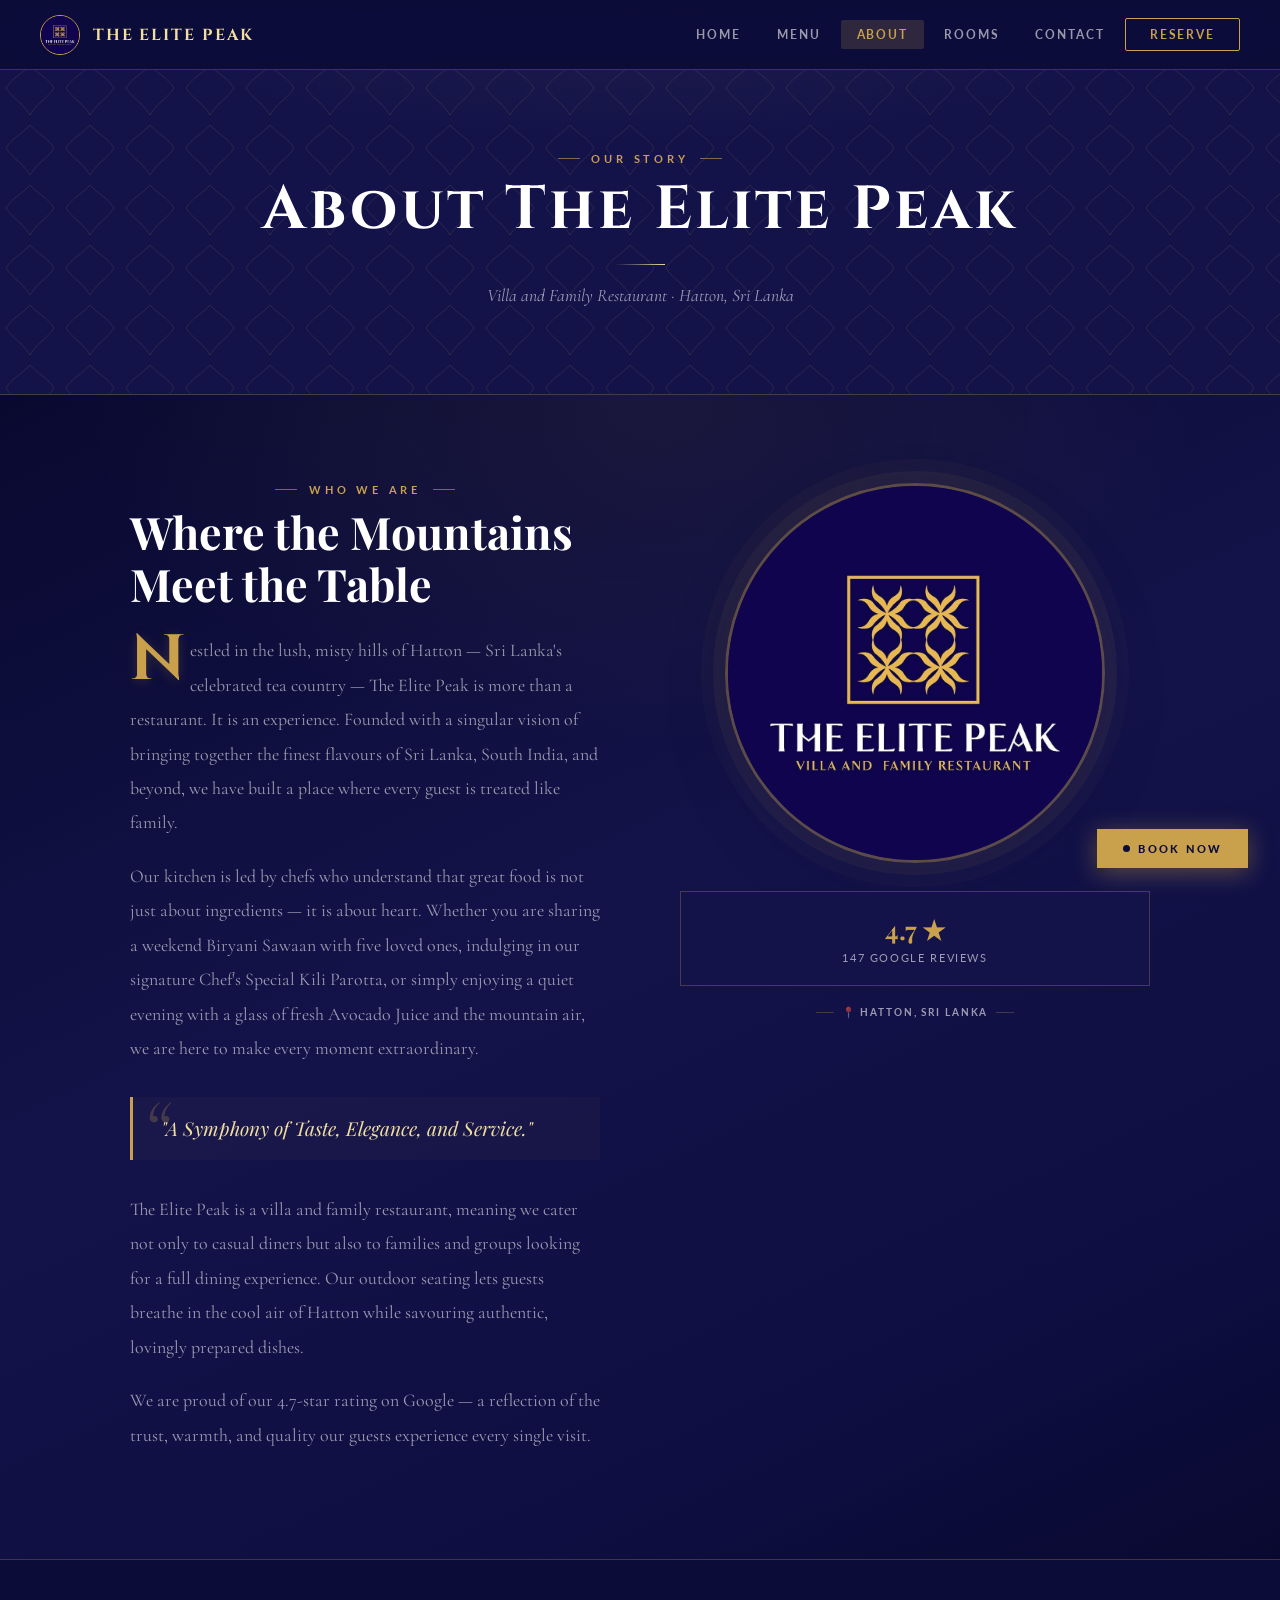
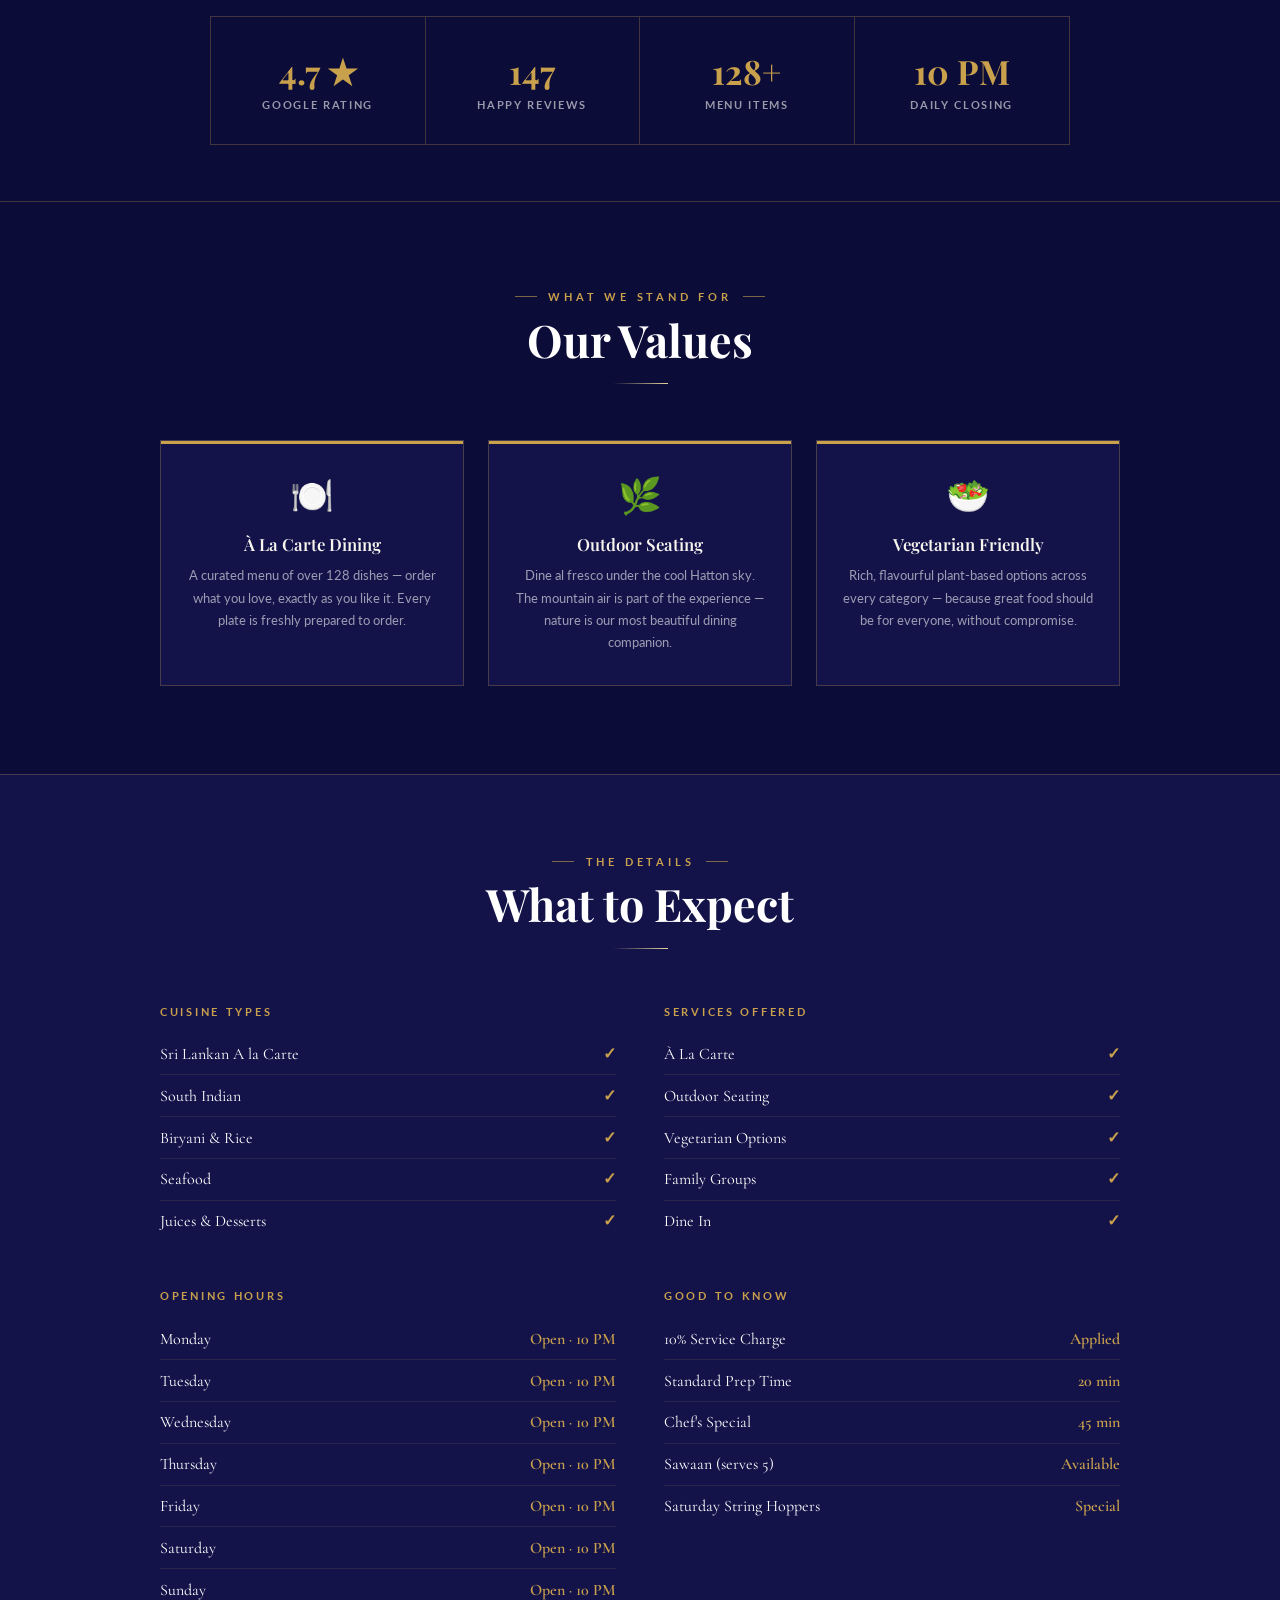
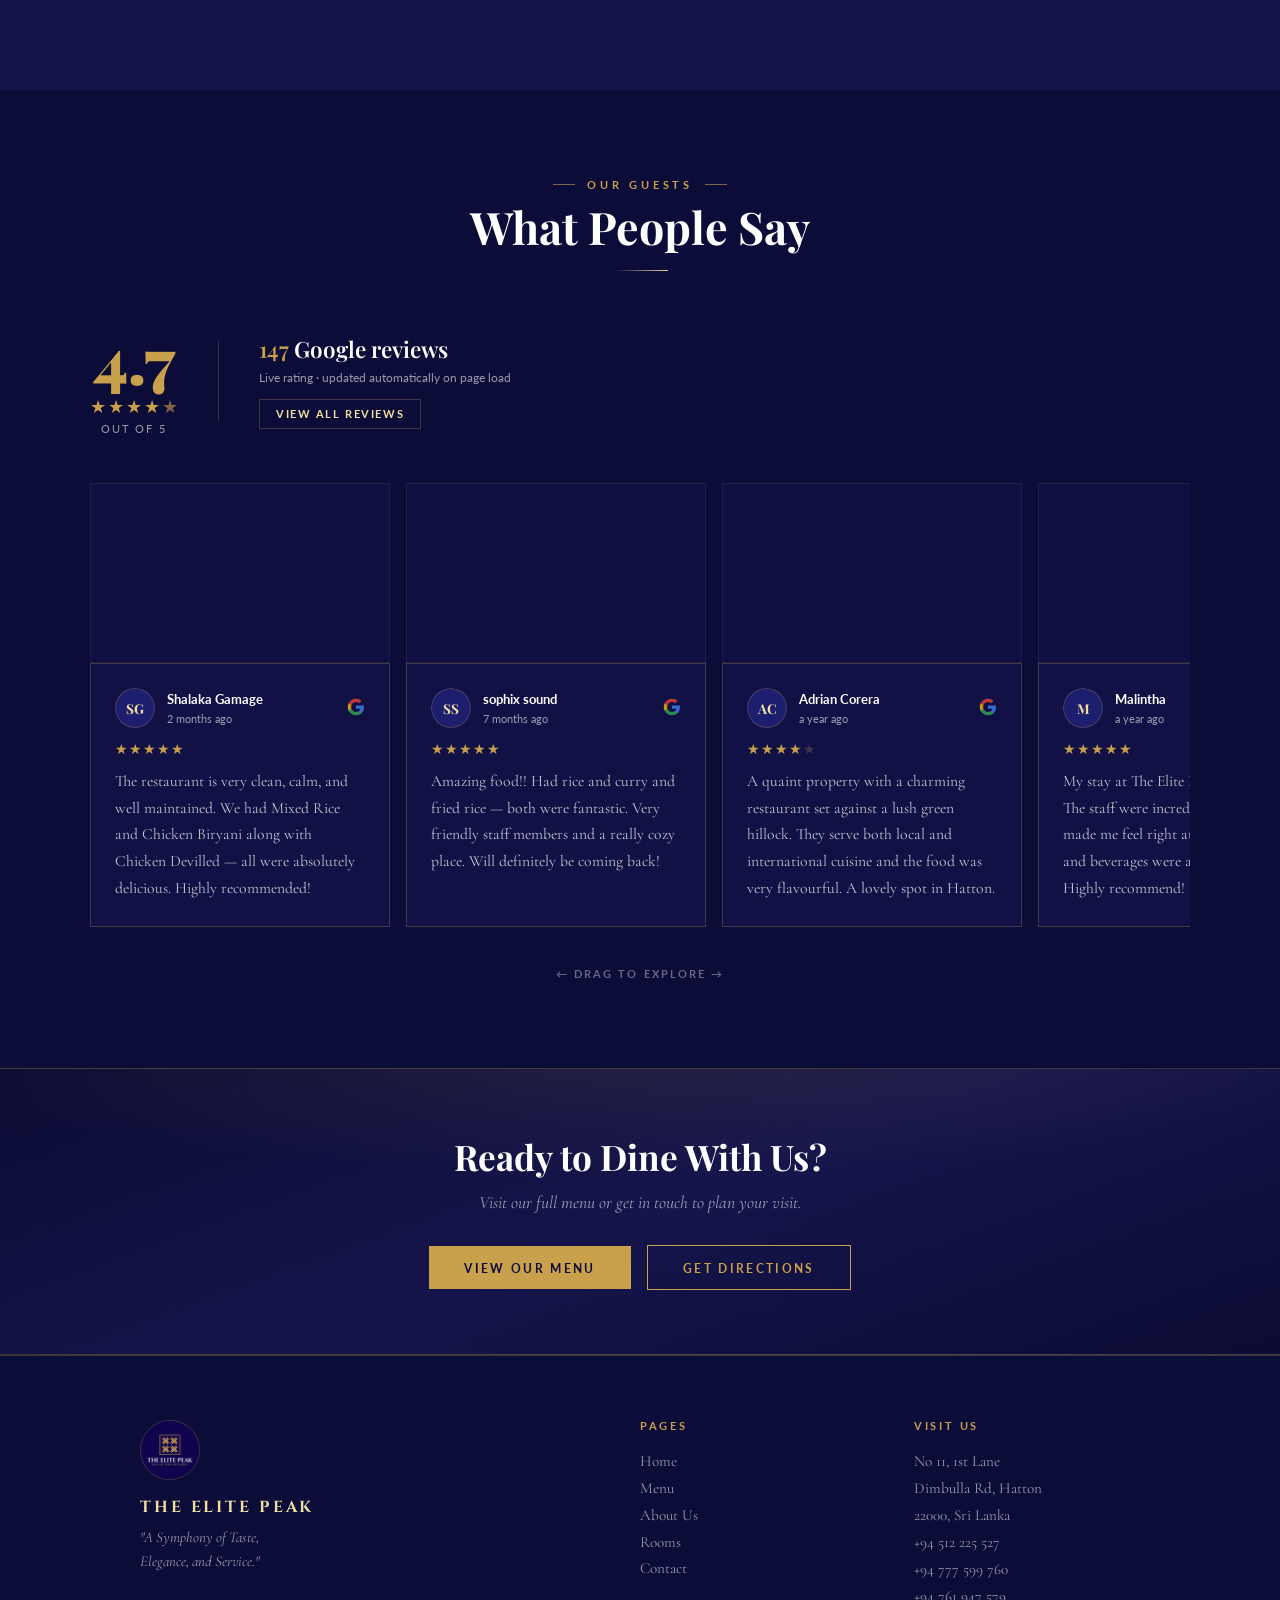
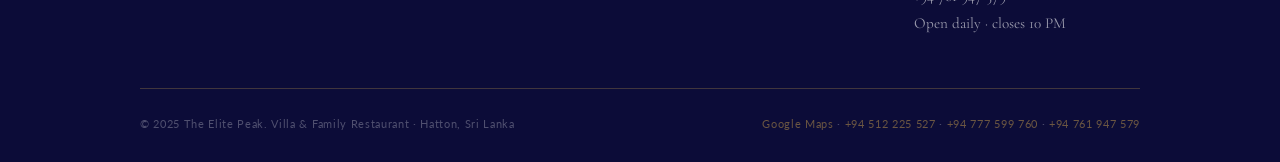
==== about.html @ 895c022d "initial commit" ====
<!DOCTYPE html>
<html lang="en">
<head>
  <meta charset="UTF-8" />
  <meta name="viewport" content="width=device-width, initial-scale=1.0" />
  <title>About — The Elite Peak | Villa &amp; Family Restaurant, Hatton</title>
  <meta name="description" content="About The Elite Peak — a Villa and Family Restaurant nestled in the hill country of Hatton, Sri Lanka. Rated 4.7 stars on Google." />
  <link rel="stylesheet" href="style.css" />
  <style>
    body { background: var(--navy-deep); }
    .about-page {
      background:
        radial-gradient(ellipse 80% 55% at 50% 0%, rgba(201,160,76,0.07) 0%, transparent 55%),
        linear-gradient(155deg, #090930 0%, #13134a 45%, #0e0e42 80%, #090930 100%);
    }
    .about-story {
      max-width: 820px; margin: 0 auto;
    }
    .about-story p {
      font-family: 'Cormorant Garamond', serif;
      font-size: 1.12rem; line-height: 1.92;
      color: var(--text-muted); margin-bottom: 1.2rem;
    }
    .about-story blockquote {
      position: relative;
      border-left: 3px solid var(--gold);
      padding: 1rem 1.5rem 1rem 1.75rem;
      margin: 2rem 0;
      font-family: 'Playfair Display', serif;
      font-size: 1.2rem; font-style: italic;
      color: var(--gold-pale);
      line-height: 1.6;
      background: rgba(201,160,76,0.04);
    }
    .about-story blockquote::before {
      content: '\201C';
      position: absolute; top: -0.6rem; left: 0.6rem;
      font-family: 'Cormorant Garamond', serif;
      font-size: 5rem; color: rgba(201,160,76,0.25);
      line-height: 1; pointer-events: none;
    }
    /* Drop cap on first story paragraph */
    .about-story p:first-of-type::first-letter {
      font-family: 'Cinzel', serif;
      font-size: 4rem; font-weight: 700;
      color: var(--gold);
      float: left; line-height: 0.8;
      margin: 0.1rem 0.3rem 0 0;
      text-shadow: 0 2px 12px rgba(201,160,76,0.22);
    }
    /* About logo: atmospheric ring glow */
    .about-logo {
      box-shadow: 0 20px 60px rgba(12,12,56,0.22), 0 0 0 12px rgba(201,160,76,0.06), 0 0 0 24px rgba(201,160,76,0.03);
    }
    /* Location pin badge under logo */
    .about-location-pin {
      margin-top: 1.25rem;
      display: flex; align-items: center; justify-content: center; gap: 0.5rem;
      font-family: 'Lato', sans-serif;
      font-size: 0.65rem; font-weight: 700;
      letter-spacing: 0.18em; text-transform: uppercase;
      color: var(--text-muted);
    }
    .about-location-pin::before {
      content: '';
      display: inline-block; width: 18px; height: 1px;
      background: var(--border-gold);
    }
    .about-location-pin::after {
      content: '';
      display: inline-block; width: 18px; height: 1px;
      background: var(--border-gold);
    }
    .values-grid {
      max-width: 960px; margin: 0 auto;
      display: grid; grid-template-columns: repeat(3,1fr); gap: 1.5rem;
    }
    .value-card {
      background: var(--navy-mid);
      border: 1px solid var(--border-gold);
      padding: 2rem 1.5rem;
      text-align: center;
      transition: var(--transition);
      position: relative; overflow: hidden;
    }
    .value-card::before {
      content: '';
      position: absolute; top: 0; left: 0; right: 0;
      height: 3px; background: var(--gold);
    }
    .value-card:hover { transform: translateY(-3px); box-shadow: var(--shadow-gold); }
    .value-card .icon { font-size: 2.2rem; margin-bottom: 1rem; }
    .value-card h4 {
      font-family: 'Playfair Display', serif;
      font-size: 1.05rem; font-weight: 600;
      color: var(--off-white); margin-bottom: 0.6rem;
    }
    .value-card p { font-size: 0.84rem; color: var(--text-muted); line-height: 1.65; }

    /* Dark info section */
    .info-section { background: var(--navy-mid); padding: 5rem 2rem; }
    .info-grid {
      max-width: 960px; margin: 0 auto;
      display: grid; grid-template-columns: repeat(2,1fr); gap: 3rem;
    }
    .info-block h4 {
      font-family: 'Lato', sans-serif;
      font-size: 0.68rem; font-weight: 700;
      letter-spacing: 0.25em; text-transform: uppercase;
      color: var(--gold); margin-bottom: 1rem;
    }
    .info-block ul { list-style: none; }
    .info-block ul li {
      padding: 0.65rem 0;
      border-bottom: 1px solid rgba(201,160,76,0.12);
      display: flex; justify-content: space-between; align-items: center;
      font-family: 'Cormorant Garamond', serif;
      font-size: 1rem; color: var(--white);
    }
    .info-block ul li:last-child { border-bottom: none; }
    .info-block ul li span { color: var(--gold); font-weight: 600; }

    @media (max-width: 768px) {
      .values-grid { grid-template-columns: 1fr; }
      .info-grid { grid-template-columns: 1fr; gap: 2rem; }
    }
  </style>
</head>
<body>

  <!-- NAV -->
  <nav class="nav" id="mainNav">
    <a href="index.html" class="nav-brand">
      <img src="resources/elitepeak_icon.jpg" alt="The Elite Peak" class="nav-logo" />
      <span class="nav-name">The Elite Peak</span>
    </a>
    <ul class="nav-links">
      <li><a href="index.html">Home</a></li>
      <li><a href="menu.html">Menu</a></li>
      <li><a href="about.html" class="active">About</a></li>
      <li><a href="rooms.html">Rooms</a></li>
      <li><a href="contact.html">Contact</a></li>
      <li><a href="tel:+94512225527" class="nav-cta">Reserve</a></li>
    </ul>
    <button class="hamburger" id="hamburgerBtn" aria-label="Open menu">
      <span></span><span></span><span></span>
    </button>
  </nav>
  <div class="nav-overlay" id="navOverlay"></div>
  <div class="nav-drawer" id="navDrawer">
    <button class="drawer-close" id="drawerClose">✕</button>
    <ul>
      <li><a href="index.html" class="drawer-link">Home</a></li>
      <li><a href="menu.html" class="drawer-link">Menu</a></li>
      <li><a href="about.html" class="drawer-link active">About</a></li>
      <li><a href="rooms.html" class="drawer-link">Rooms</a></li>
      <li><a href="contact.html" class="drawer-link">Contact</a></li>
      <li><a href="tel:+94512225527" class="drawer-link">📞 +94 512 225 527</a></li>
      <li><a href="tel:+94777599760" class="drawer-link">📱 +94 777 599 760</a></li>
      <li><a href="tel:+94761947579" class="drawer-link">📱 +94 761 947 579</a></li>
    </ul>
  </div>

  <!-- PAGE BANNER -->
  <div class="page-banner">
    <div class="page-banner-bg"></div>
    <div class="page-banner-content">
      <p class="page-banner-eyebrow">Our Story</p>
      <h1 class="page-banner-title">About The Elite Peak</h1>
      <div class="page-banner-rule"></div>
      <p class="page-banner-sub">Villa and Family Restaurant · Hatton, Sri Lanka</p>
    </div>
  </div>

  <!-- ABOUT STORY -->
  <section class="section about-page">
    <div class="about-grid reveal">
      <div>
        <div class="section-eyebrow">Who We Are</div>
        <h3 class="section-title section-title-light" style="margin-bottom:1.5rem">Where the Mountains<br/>Meet the Table</h3>
        <div class="about-story">
          <p>Nestled in the lush, misty hills of Hatton — Sri Lanka's celebrated tea country — The Elite Peak is more than a restaurant. It is an experience. Founded with a singular vision of bringing together the finest flavours of Sri Lanka, South India, and beyond, we have built a place where every guest is treated like family.</p>
          <p>Our kitchen is led by chefs who understand that great food is not just about ingredients — it is about heart. Whether you are sharing a weekend Biryani Sawaan with five loved ones, indulging in our signature Chef's Special Kili Parotta, or simply enjoying a quiet evening with a glass of fresh Avocado Juice and the mountain air, we are here to make every moment extraordinary.</p>
          <blockquote>"A Symphony of Taste, Elegance, and Service."</blockquote>
          <p>The Elite Peak is a villa and family restaurant, meaning we cater not only to casual diners but also to families and groups looking for a full dining experience. Our outdoor seating lets guests breathe in the cool air of Hatton while savouring authentic, lovingly prepared dishes.</p>
          <p>We are proud of our 4.7-star rating on Google — a reflection of the trust, warmth, and quality our guests experience every single visit.</p>
        </div>
      </div>
      <div class="about-logo-wrap">
        <div class="about-logo">
          <img src="resources/elitepeak_icon.jpg" alt="The Elite Peak Logo" />
        </div>
        <div class="about-badge">
          <strong>4.7 ★</strong>
          <span>147 Google Reviews</span>
        </div>
        <div class="about-location-pin">📍 Hatton, Sri Lanka</div>
      </div>
    </div>
  </section>

  <!-- STATS BAND -->
  <div style="background:var(--navy-deep);padding:3.5rem 2rem;border-top:1px solid var(--border-gold);border-bottom:1px solid var(--border-gold)">
    <div class="stats-row reveal">
      <div class="stat-item">
        <span class="stat-number" style="color:var(--gold)">4.7 ★</span>
        <span class="stat-label" style="color:var(--text-muted)">Google Rating</span>
      </div>
      <div class="stat-item">
        <span class="stat-number" style="color:var(--gold)">147</span>
        <span class="stat-label" style="color:var(--text-muted)">Happy Reviews</span>
      </div>
      <div class="stat-item">
        <span class="stat-number" style="color:var(--gold)">128+</span>
        <span class="stat-label" style="color:var(--text-muted)">Menu Items</span>
      </div>
      <div class="stat-item">
        <span class="stat-number" style="color:var(--gold)">10 PM</span>
        <span class="stat-label" style="color:var(--text-muted)">Daily Closing</span>
      </div>
    </div>
  </div>

  <!-- VALUES -->
  <section class="section" style="background:var(--navy-deep)">
    <div class="section-header">
      <p class="section-eyebrow">What We Stand For</p>
      <h2 class="section-title section-title-light">Our Values</h2>
      <div class="section-rule"></div>
    </div>
    <div class="values-grid reveal-stagger">
      <div class="value-card reveal">
        <div class="icon">🍽️</div>
        <h4>À La Carte Dining</h4>
        <p>A curated menu of over 128 dishes — order what you love, exactly as you like it. Every plate is freshly prepared to order.</p>
      </div>
      <div class="value-card reveal">
        <div class="icon">🌿</div>
        <h4>Outdoor Seating</h4>
        <p>Dine al fresco under the cool Hatton sky. The mountain air is part of the experience — nature is our most beautiful dining companion.</p>
      </div>
      <div class="value-card reveal">
        <div class="icon">🥗</div>
        <h4>Vegetarian Friendly</h4>
        <p>Rich, flavourful plant-based options across every category — because great food should be for everyone, without compromise.</p>
      </div>
    </div>
  </section>

  <!-- INFO SECTION -->
  <section class="info-section">
    <div class="section-header">
      <p class="section-eyebrow">The Details</p>
      <h2 class="section-title section-title-light">What to Expect</h2>
      <div class="section-rule"></div>
    </div>
    <div class="info-grid reveal">
      <div class="info-block">
        <h4>Cuisine Types</h4>
        <ul>
          <li>Sri Lankan A la Carte <span>✓</span></li>
          <li>South Indian <span>✓</span></li>
          <li>Biryani &amp; Rice <span>✓</span></li>
          <li>Seafood <span>✓</span></li>
          <li>Juices &amp; Desserts <span>✓</span></li>
        </ul>
      </div>
      <div class="info-block">
        <h4>Services Offered</h4>
        <ul>
          <li>À La Carte <span>✓</span></li>
          <li>Outdoor Seating <span>✓</span></li>
          <li>Vegetarian Options <span>✓</span></li>
          <li>Family Groups <span>✓</span></li>
          <li>Dine In <span>✓</span></li>
        </ul>
      </div>
      <div class="info-block">
        <h4>Opening Hours</h4>
        <ul>
          <li>Monday <span>Open · 10 PM</span></li>
          <li>Tuesday <span>Open · 10 PM</span></li>
          <li>Wednesday <span>Open · 10 PM</span></li>
          <li>Thursday <span>Open · 10 PM</span></li>
          <li>Friday <span>Open · 10 PM</span></li>
          <li>Saturday <span>Open · 10 PM</span></li>
          <li>Sunday <span>Open · 10 PM</span></li>
        </ul>
      </div>
      <div class="info-block">
        <h4>Good to Know</h4>
        <ul>
          <li>10% Service Charge <span>Applied</span></li>
          <li>Standard Prep Time <span>20 min</span></li>
          <li>Chef's Special <span>45 min</span></li>
          <li>Sawaan (serves 5) <span>Available</span></li>
          <li>Saturday String Hoppers <span>Special</span></li>
        </ul>
      </div>
    </div>
  </section>

  <!-- LIVE REVIEWS -->
  <section class="reviews-section">
    <div class="section-header">
      <p class="section-eyebrow">Our Guests</p>
      <h2 class="section-title section-title-light">What People Say</h2>
      <div class="section-rule"></div>
    </div>
    <div class="rv-summary reveal">
      <div class="rv-score-block">
        <span class="rv-score-number" data-live-rating>4.7</span>
        <div class="rv-score-stars" data-live-stars>
          <span class="rv-star rv-star-full">★</span><span class="rv-star rv-star-full">★</span><span class="rv-star rv-star-full">★</span><span class="rv-star rv-star-full">★</span><span class="rv-star rv-star-half">★</span>
        </div>
        <span class="rv-score-label">out of 5</span>
      </div>
      <div class="rv-divider"></div>
      <div class="rv-meta">
        <div class="rv-meta-count"><span data-live-count>147</span> Google reviews</div>
        <p class="rv-meta-sub">Live rating · updated automatically on page load</p>
        <a href="https://share.google/OejDSe92kYvIMkp5R" target="_blank" rel="noopener" class="rv-google-badge">View All Reviews</a>
      </div>
    </div>
    <div class="rv-carousel-wrap reveal">
      <div class="rv-loading" id="rvSkeleton2">
        <div class="rv-skeleton"></div><div class="rv-skeleton"></div><div class="rv-skeleton"></div><div class="rv-skeleton"></div>
      </div>
      <div data-reviews-container></div>
    </div>
    <p class="rv-scroll-hint" style="margin-top:1.5rem">← Drag to explore →</p>
  </section>

  <!-- CTA BAND -->
  <div class="cta-band">
    <h3>Ready to Dine With Us?</h3>
    <p>Visit our full menu or get in touch to plan your visit.</p>
    <div class="btn-group">
      <a href="menu.html" class="btn btn-gold">View Our Menu</a>
      <a href="contact.html" class="btn btn-outline-gold">Get Directions</a>
    </div>
  </div>

  <!-- FOOTER -->
  <footer class="footer">
    <div class="footer-inner">
      <div>
        <div class="footer-logo"><img src="resources/elitepeak_icon.jpg" alt="The Elite Peak" /></div>
        <div class="footer-name">THE ELITE PEAK</div>
        <p class="footer-tagline">"A Symphony of Taste,<br>Elegance, and Service."</p>
      </div>
      <div class="footer-col">
        <h4>Pages</h4>
        <ul>
          <li><a href="index.html">Home</a></li>
          <li><a href="menu.html">Menu</a></li>
          <li><a href="about.html">About Us</a></li>
          <li><a href="rooms.html">Rooms</a></li>
          <li><a href="contact.html">Contact</a></li>
        </ul>
      </div>
      <div class="footer-col">
        <h4>Visit Us</h4>
        <ul>
          <li>No 11, 1st Lane</li>
          <li>Dimbulla Rd, Hatton</li>
          <li>22000, Sri Lanka</li>
          <li style="margin-top:0.6rem"><a href="tel:+94512225527">+94 512 225 527</a></li>
          <li><a href="tel:+94777599760">+94 777 599 760</a></li>
          <li><a href="tel:+94761947579">+94 761 947 579</a></li>
          <li>Open daily · closes 10 PM</li>
        </ul>
      </div>
    </div>
    <div class="footer-bottom">
      <p>© 2025 The Elite Peak. Villa &amp; Family Restaurant · Hatton, Sri Lanka</p>
      <p><a href="https://share.google/OejDSe92kYvIMkp5R" target="_blank" rel="noopener">Google Maps</a> · <a href="tel:+94512225527">+94 512 225 527</a> · <a href="tel:+94777599760">+94 777 599 760</a> · <a href="tel:+94761947579">+94 761 947 579</a></p>
    </div>
  </footer>

  <script src="nav.js"></script>
  <script src="reviews.js"></script>
  <script>
    document.addEventListener('DOMContentLoaded', () => {
      const sk = document.getElementById('rvSkeleton2');
      const container = document.querySelector('[data-reviews-container]');
      if (container && sk) {
        new MutationObserver(() => {
          if (container.children.length > 0) sk.style.display = 'none';
        }).observe(container, { childList: true });
      }
    });
  </script>
</body>
</html>
---- style.css ----
/* ============================================================
   THE ELITE PEAK — Shared Stylesheet
   Colors extracted from logo: deep royal navy + warm gold
============================================================ */

@import url('https://fonts.googleapis.com/css2?family=Cinzel:wght@400;600;700;900&family=Playfair+Display:ital,wght@0,400;0,500;0,600;0,700;0,900;1,400;1,700&family=Cormorant+Garamond:ital,wght@0,300;0,400;0,500;0,600;1,300;1,400&family=Lato:wght@300;400;700;900&display=swap');

/* ---- Variables ---- */
:root {
  --navy-deep:   #0c0c38;
  --navy-mid:    #13134a;
  --navy-light:  #1e1e6e;
  --navy-hover:  #252590;
  --gold:        #c9a04c;
  --gold-light:  #ddb85c;
  --gold-pale:   #f0dfa0;
  --gold-dim:    rgba(201,160,76,0.18);
  --white:       #ffffff;
  --off-white:   #f8f5ef;
  --cream:       #f2ede3;
  --text-dark:   #0e0e3a;
  --text-body:   #2a2a5a;
  --text-muted:  rgba(255,255,255,0.58);
  --text-muted2: rgba(255,255,255,0.38);
  --border-gold: rgba(201,160,76,0.28);
  --border-navy: rgba(19,19,74,0.14);
  --shadow-gold: 0 8px 32px rgba(201,160,76,0.18);
  --shadow-navy: 0 8px 40px rgba(12,12,56,0.28);
  --transition:  0.32s cubic-bezier(0.4,0,0.2,1);
}

/* ---- Reset ---- */
*, *::before, *::after { box-sizing: border-box; margin: 0; padding: 0; }
html { scroll-behavior: smooth; font-size: 16px; }
body {
  font-family: 'Lato', sans-serif;
  background: var(--off-white);
  color: var(--text-body);
  overflow-x: hidden;
}
img { max-width: 100%; display: block; }
a { text-decoration: none; color: inherit; }

/* ---- Scrollbar ---- */
::-webkit-scrollbar { width: 5px; }
::-webkit-scrollbar-track { background: var(--navy-deep); }
::-webkit-scrollbar-thumb { background: var(--gold); border-radius: 3px; }

/* ============================================================
   NAVIGATION
============================================================ */
.nav {
  position: fixed; top: 0; left: 0; right: 0; z-index: 900;
  height: 70px;
  display: flex; align-items: center; justify-content: space-between;
  padding: 0 2.5rem;
  background: rgba(12,12,56,0.94);
  backdrop-filter: blur(16px) saturate(1.6);
  border-bottom: 1px solid var(--border-gold);
  transition: var(--transition);
}
.nav.scrolled { background: rgba(12,12,48,0.99); height: 60px; }

.nav-brand { display: flex; align-items: center; gap: 0.8rem; cursor: pointer; }
.nav-logo {
  width: 40px; height: 40px; border-radius: 50%;
  border: 1.5px solid var(--gold);
  object-fit: cover;
  transition: var(--transition);
}
.nav.scrolled .nav-logo { width: 34px; height: 34px; }
.nav-name {
  font-family: 'Cinzel', serif;
  font-size: 1rem; font-weight: 700;
  color: var(--gold-pale);
  letter-spacing: 0.12em;
  text-transform: uppercase;
}

.nav-links { display: flex; align-items: center; gap: 0.25rem; list-style: none; }
.nav-links li a {
  display: inline-block;
  padding: 0.45rem 1rem;
  font-family: 'Lato', sans-serif;
  font-size: 0.74rem; font-weight: 700;
  letter-spacing: 0.16em; text-transform: uppercase;
  color: var(--text-muted);
  border-radius: 2px;
  transition: color var(--transition), background var(--transition);
}
.nav-links li a:hover { color: var(--gold-pale); }
.nav-links li a.active {
  color: var(--gold);
  background: var(--gold-dim);
}
.nav-cta {
  padding: 0.5rem 1.5rem !important;
  border: 1px solid var(--gold) !important;
  color: var(--gold) !important;
  border-radius: 2px !important;
}
.nav-cta:hover {
  background: var(--gold) !important;
  color: var(--navy-deep) !important;
}

/* hamburger */
.hamburger {
  display: none; flex-direction: column; gap: 5px;
  cursor: pointer; padding: 4px; background: none; border: none;
}
.hamburger span {
  width: 22px; height: 2px;
  background: var(--gold-light); border-radius: 2px;
  transition: var(--transition);
}
.nav-overlay {
  position: fixed; inset: 0; z-index: 910;
  background: rgba(0,0,0,0.65);
  opacity: 0; pointer-events: none;
  transition: opacity 0.35s;
}
.nav-overlay.open { opacity: 1; pointer-events: all; }
.nav-drawer {
  position: fixed; top: 0; right: 0; bottom: 0;
  width: 270px; z-index: 920;
  background: var(--navy-deep);
  border-left: 1px solid var(--border-gold);
  padding: 5rem 2rem 2rem;
  transform: translateX(100%);
  transition: transform 0.38s cubic-bezier(0.4,0,0.2,1);
}
.nav-drawer.open { transform: translateX(0); }
.nav-drawer ul { list-style: none; }
.nav-drawer ul li {
  border-bottom: 1px solid var(--border-gold);
  padding: 0.9rem 0;
}
.nav-drawer ul li a {
  font-family: 'Lato', sans-serif;
  font-size: 0.82rem; font-weight: 700;
  letter-spacing: 0.15em; text-transform: uppercase;
  color: var(--text-muted);
  transition: color var(--transition);
}
.nav-drawer ul li a:hover,
.nav-drawer ul li a.active { color: var(--gold-pale); }
.drawer-close {
  position: absolute; top: 1.4rem; right: 1.4rem;
  background: none; border: none;
  font-size: 1.4rem; color: var(--text-muted);
  cursor: pointer; line-height: 1;
}

/* ============================================================
   PAGE BANNER (inner pages — not hero)
============================================================ */
.page-banner {
  background: var(--navy-mid);
  padding: 8rem 2rem 4rem;
  text-align: center;
  position: relative;
  overflow: hidden;
  border-bottom: 1px solid var(--border-gold);
}
.page-banner-bg {
  position: absolute; inset: 0;
  background:
    radial-gradient(ellipse 70% 60% at 50% 0%, rgba(201,160,76,0.07) 0%, transparent 60%),
    url("data:image/svg+xml,%3Csvg xmlns='http://www.w3.org/2000/svg' width='60' height='60'%3E%3Cpath d='M30 5 C22 14 12 18 6 28 C12 38 22 42 30 55 C38 42 48 38 54 28 C48 18 38 14 30 5Z' fill='none' stroke='%23c9a04c' stroke-width='0.5' opacity='0.25'/%3E%3C/svg%3E") repeat;
}
.page-banner-content { position: relative; z-index: 2; }
.page-banner-eyebrow {
  font-size: 0.68rem; font-weight: 700;
  letter-spacing: 0.35em; text-transform: uppercase;
  color: var(--gold);
  margin-bottom: 0.75rem;
}
.page-banner-title {
  font-family: 'Playfair Display', serif;
  font-size: clamp(2rem, 5vw, 3.2rem);
  font-weight: 700; color: var(--white);
  line-height: 1.1;
}
.page-banner-rule {
  width: 50px; height: 1px;
  background: linear-gradient(90deg, transparent, var(--gold), transparent);
  margin: 1.25rem auto;
}
.page-banner-sub {
  font-family: 'Cormorant Garamond', serif;
  font-size: 1.1rem; font-style: italic;
  color: var(--text-muted);
}

/* ============================================================
   BUTTONS
============================================================ */
.btn {
  display: inline-flex; align-items: center; gap: 0.45rem;
  padding: 0.9rem 2.2rem;
  font-family: 'Lato', sans-serif;
  font-size: 0.73rem; font-weight: 700;
  letter-spacing: 0.2em; text-transform: uppercase;
  cursor: pointer; border: none;
  transition: var(--transition);
}
.btn-gold {
  background: var(--gold);
  color: var(--navy-deep);
}
.btn-gold:hover {
  background: var(--gold-light);
  transform: translateY(-2px);
  box-shadow: var(--shadow-gold);
}
.btn-outline-gold {
  background: transparent;
  color: var(--gold);
  border: 1px solid var(--gold);
}
.btn-outline-gold:hover {
  background: var(--gold);
  color: var(--navy-deep);
  transform: translateY(-2px);
}
.btn-outline-white {
  background: transparent;
  color: var(--white);
  border: 1px solid rgba(255,255,255,0.4);
}
.btn-outline-white:hover {
  border-color: var(--gold);
  color: var(--gold);
  transform: translateY(-2px);
}
.btn-navy {
  background: var(--navy-mid);
  color: var(--gold-pale);
  border: 1px solid var(--border-gold);
}
.btn-navy:hover {
  background: var(--navy-light);
  transform: translateY(-2px);
  box-shadow: var(--shadow-navy);
}

/* ============================================================
   SECTION WRAPPER
============================================================ */
.section { padding: 5.5rem 2rem; }
.section-header { text-align: center; margin-bottom: 3.5rem; }
.section-eyebrow {
  font-size: 0.68rem; font-weight: 700;
  letter-spacing: 0.35em; text-transform: uppercase;
  color: var(--gold);
  margin-bottom: 0.65rem;
}
.section-title {
  font-family: 'Playfair Display', serif;
  font-size: clamp(1.9rem, 4.5vw, 2.8rem);
  font-weight: 700;
  line-height: 1.15;
}
.section-title-dark { color: var(--text-dark); }
.section-title-light { color: var(--white); }
.section-rule {
  width: 55px; height: 1px;
  background: linear-gradient(90deg, transparent, var(--gold), transparent);
  margin: 1.1rem auto 1.25rem;
}
.section-sub {
  font-family: 'Cormorant Garamond', serif;
  font-size: 1.1rem; font-style: italic;
  max-width: 500px; margin: 0 auto;
}
.section-sub-dark  { color: var(--text-body); }
.section-sub-light { color: var(--text-muted); }

/* ============================================================
   FEATURES STRIP
============================================================ */
.features-strip {
  background: var(--navy-deep);
  border-top: 1px solid var(--border-gold);
  border-bottom: 1px solid var(--border-gold);
}
.features-grid {
  display: grid; grid-template-columns: repeat(3,1fr);
  max-width: 860px; margin: 0 auto;
}
.feature-item {
  padding: 2rem 2rem;
  text-align: center;
  border-right: 1px solid var(--border-gold);
}
.feature-item:last-child { border-right: none; }
.feature-icon { font-size: 1.7rem; margin-bottom: 0.65rem; display: block; }
.feature-title {
  font-family: 'Playfair Display', serif;
  font-size: 0.92rem; font-weight: 600;
  color: var(--gold-pale);
  margin-bottom: 0.25rem;
}
.feature-desc { font-size: 0.73rem; color: var(--text-muted); }

/* ============================================================
   CARD GRID (menu highlight / general)
============================================================ */
.card-grid {
  display: grid;
  grid-template-columns: repeat(auto-fill, minmax(240px, 1fr));
  gap: 1.5rem;
  max-width: 1100px; margin: 0 auto;
}
.card {
  background: var(--white);
  border: 1px solid var(--border-navy);
  padding: 1.75rem 1.5rem;
  transition: var(--transition);
  position: relative; overflow: hidden;
}
.card::before {
  content: '';
  position: absolute; top: 0; left: 0; right: 0;
  height: 3px; background: var(--gold);
  transform: scaleX(0); transform-origin: left;
  transition: transform var(--transition);
}
.card:hover { box-shadow: var(--shadow-navy); transform: translateY(-3px); }
.card:hover::before { transform: scaleX(1); }
.card-icon { font-size: 2rem; margin-bottom: 1rem; }
.card-title {
  font-family: 'Playfair Display', serif;
  font-size: 1.1rem; font-weight: 600;
  color: var(--text-dark);
  margin-bottom: 0.5rem;
}
.card-desc { font-size: 0.83rem; color: var(--text-body); line-height: 1.6; }
.card-link {
  display: inline-block; margin-top: 1rem;
  font-size: 0.7rem; font-weight: 700;
  letter-spacing: 0.15em; text-transform: uppercase;
  color: var(--gold);
}
.card-link:hover { color: var(--navy-mid); }

/* ============================================================
   STATS ROW
============================================================ */
.stats-row {
  display: grid; grid-template-columns: repeat(4,1fr);
  gap: 0; max-width: 860px; margin: 0 auto;
  border: 1px solid var(--border-gold);
}
.stat-item {
  padding: 2rem 1.5rem;
  text-align: center;
  border-right: 1px solid var(--border-gold);
}
.stat-item:last-child { border-right: none; }
.stat-number {
  font-family: 'Playfair Display', serif;
  font-size: 2.1rem; font-weight: 700;
  color: var(--gold); display: block;
}
.stat-label {
  font-size: 0.7rem; font-weight: 700;
  letter-spacing: 0.15em; text-transform: uppercase;
  color: var(--text-muted);
  margin-top: 0.35rem;
}

/* ============================================================
   CTA BAND
============================================================ */
.cta-band {
  background: var(--navy-mid);
  border-top: 1px solid var(--border-gold);
  border-bottom: 1px solid var(--border-gold);
  padding: 4rem 2rem;
  text-align: center;
}
.cta-band h3 {
  font-family: 'Playfair Display', serif;
  font-size: clamp(1.5rem, 3.5vw, 2.2rem);
  color: var(--white);
  margin-bottom: 0.75rem;
}
.cta-band p {
  font-family: 'Cormorant Garamond', serif;
  font-size: 1.1rem; font-style: italic;
  color: var(--text-muted); margin-bottom: 2rem;
}
.cta-band .btn-group {
  display: flex; align-items: center; justify-content: center;
  gap: 1rem; flex-wrap: wrap;
}

/* ============================================================
   CONTACT DETAILS
============================================================ */
.contact-page { background: var(--navy-deep); }
.contact-grid {
  max-width: 1000px; margin: 0 auto;
  display: grid; grid-template-columns: 1fr 1fr; gap: 4rem;
}
.contact-block h3 {
  font-family: 'Playfair Display', serif;
  font-size: 1.55rem; font-weight: 700;
  color: var(--off-white);
  margin-bottom: 2rem;
}
.contact-row {
  display: flex; gap: 1rem; align-items: flex-start;
  margin-bottom: 1.5rem;
}
.contact-icon {
  width: 42px; height: 42px; flex-shrink: 0;
  background: var(--navy-mid);
  border: 1px solid var(--border-gold);
  display: flex; align-items: center; justify-content: center;
  font-size: 1rem;
}
.contact-text strong {
  display: block;
  font-size: 0.68rem; font-weight: 700;
  letter-spacing: 0.2em; text-transform: uppercase;
  color: var(--gold); margin-bottom: 0.3rem;
}
.contact-text span {
  font-family: 'Cormorant Garamond', serif;
  font-size: 1.05rem; color: var(--text-muted);
  line-height: 1.5;
}
.contact-text a { color: var(--gold-light); }
.contact-text a:hover { color: var(--gold-pale); }

.map-block {
  border: 1px solid var(--border-gold);
  overflow: hidden;
}
.map-block iframe { width: 100%; height: 300px; display: block; }
.map-footer {
  background: var(--navy-mid);
  padding: 0.9rem 1.25rem;
  display: flex; justify-content: space-between; align-items: center;
}
.map-footer span { font-size: 0.72rem; color: var(--text-muted); letter-spacing: 0.1em; text-transform: uppercase; }
.map-footer a { font-size: 0.72rem; font-weight: 700; color: var(--gold); letter-spacing: 0.12em; text-transform: uppercase; }
.map-footer a:hover { color: var(--gold-light); }

.address-card {
  background: var(--navy-light);
  border: 1px solid var(--border-gold);
  padding: 1.5rem;
  margin-top: 1.5rem;
}
.address-card strong {
  display: block;
  font-size: 0.68rem; font-weight: 700;
  letter-spacing: 0.2em; text-transform: uppercase;
  color: var(--gold); margin-bottom: 1rem;
}
.hours-table { width: 100%; border-collapse: collapse; }
.hours-table td {
  font-family: 'Cormorant Garamond', serif;
  font-size: 1rem; color: var(--text-muted);
  padding: 0.3rem 0;
}
.hours-table td:last-child { text-align: right; color: var(--gold-light); }

.info-section {
  background: var(--navy-mid);
  border-top: 1px solid var(--border-gold);
}

/* ============================================================
   MENU PAGE — TABS + ITEMS
============================================================ */
.menu-tabs-outer { max-width: 1200px; margin: 0 auto 2.5rem; overflow-x: auto; scrollbar-width: none; }
.menu-tabs-outer::-webkit-scrollbar { display: none; }
.menu-tabs { display: flex; gap: 0.4rem; min-width: max-content; padding-bottom: 0.4rem; }
.mtab {
  padding: 0.55rem 1.2rem;
  font-family: 'Lato', sans-serif;
  font-size: 0.7rem; font-weight: 700;
  letter-spacing: 0.14em; text-transform: uppercase;
  color: rgba(255,255,255,0.5);
  border: 1px solid rgba(201,160,76,0.22);
  background: transparent; cursor: pointer;
  white-space: nowrap; border-radius: 2px;
  transition: var(--transition);
}
.mtab:hover { color: var(--gold-pale); border-color: var(--gold); }
.mtab.active { background: var(--gold); color: var(--navy-deep); border-color: var(--gold); }

.menu-cat { display: none; }
.menu-cat.visible { display: block; }
.menu-cat-header {
  max-width: 1200px; margin: 0 auto 1.5rem;
  padding-bottom: 0.9rem;
  border-bottom: 1px solid rgba(201,160,76,0.35);
  display: flex; align-items: baseline; gap: 1rem; flex-wrap: wrap;
}
.menu-cat-title {
  font-family: 'Playfair Display', serif;
  font-size: 1.65rem; font-weight: 700;
  color: var(--gold-pale);
}
.menu-cat-note {
  font-size: 0.74rem; font-style: italic;
  color: var(--text-muted);
}
.menu-grid {
  max-width: 1200px; margin: 0 auto;
  display: grid;
  grid-template-columns: repeat(auto-fill, minmax(260px,1fr));
  gap: 1px; background: rgba(12,12,56,0.95);
  border: 1px solid rgba(201,160,76,0.1);
}
.menu-item {
  background: rgba(12,12,56,0.95);
  padding: 1.15rem 1.4rem;
  display: flex; justify-content: space-between; align-items: flex-start; gap: 1rem;
  transition: background var(--transition);
  opacity: 0; transform: translateY(8px);
  animation: mReveal 0.45s ease forwards;
}
.menu-item:hover { background: rgba(19,19,74,0.95); }
.menu-item-name {
  font-family: 'Cormorant Garamond', serif;
  font-size: 1.02rem; color: var(--white);
  line-height: 1.4;
}
.menu-item-sub {
  font-size: 0.68rem; color: var(--text-muted);
  font-family: 'Lato', sans-serif;
  margin-top: 0.15rem; font-style: italic;
}
.menu-item-price {
  font-family: 'Playfair Display', serif;
  font-size: 0.88rem; font-weight: 600;
  color: var(--gold); white-space: nowrap; flex-shrink: 0;
}

/* table-style items */
.menu-tbl-wrap { max-width: 1200px; margin: 0 auto; overflow-x: auto; }
.menu-tbl { width: 100%; border-collapse: collapse; font-family: 'Cormorant Garamond', serif; }
.menu-tbl thead tr { border-bottom: 1px solid var(--border-gold); }
.menu-tbl thead th {
  padding: 0.7rem 1rem;
  font-family: 'Lato', sans-serif;
  font-size: 0.63rem; font-weight: 700;
  letter-spacing: 0.2em; text-transform: uppercase;
  color: var(--gold); text-align: left;
}
.menu-tbl thead th:not(:first-child) { text-align: right; }
.menu-tbl tbody tr { border-bottom: 1px solid rgba(201,160,76,0.07); transition: background var(--transition); }
.menu-tbl tbody tr:hover { background: rgba(30,30,110,0.4); }
.menu-tbl td { padding: 0.85rem 1rem; font-size: 1rem; color: var(--white); }
.menu-tbl td:not(:first-child) { text-align: right; font-family: 'Playfair Display', serif; font-size: 0.86rem; color: var(--gold); }
.menu-tbl td.dash { color: var(--text-muted2); font-size: 0.8rem; }

.menu-note {
  max-width: 1200px; margin: 2.5rem auto 0;
  padding: 1.1rem 1.4rem;
  border: 1px solid var(--border-gold);
  background: rgba(201,160,76,0.04);
  display: flex; gap: 0.9rem; align-items: center;
}
.menu-note p { font-size: 0.8rem; color: var(--text-muted); font-style: italic; line-height: 1.6; }

/* ============================================================
   ABOUT PAGE
============================================================ */
.about-grid {
  max-width: 1020px; margin: 0 auto;
  display: grid; grid-template-columns: 1fr 1fr; gap: 5rem; align-items: start;
}
.about-text h3 {
  font-family: 'Playfair Display', serif;
  font-size: 1.75rem; font-weight: 700;
  color: var(--text-dark); margin-bottom: 1.2rem;
}
.about-text p {
  font-family: 'Cormorant Garamond', serif;
  font-size: 1.08rem; line-height: 1.9;
  color: var(--text-body); margin-bottom: 1rem;
}
.about-logo {
  width: 100%; max-width: 380px; margin: 0 auto;
  aspect-ratio: 1; border-radius: 50%;
  overflow: hidden;
  border: 3px solid rgba(201,160,76,0.4);
  box-shadow: 0 20px 60px rgba(12,12,56,0.15), 0 0 0 12px rgba(201,160,76,0.06);
}
.about-logo img { width: 100%; height: 100%; object-fit: cover; }
.about-badge {
  margin-top: 1.75rem; text-align: center;
  padding: 1.25rem;
  background: var(--navy-mid);
  border: 1px solid var(--border-gold);
}
.about-badge strong {
  display: block;
  font-family: 'Playfair Display', serif;
  font-size: 1.6rem; color: var(--gold);
}
.about-badge span {
  font-size: 0.68rem; color: var(--text-muted);
  letter-spacing: 0.15em; text-transform: uppercase;
}

/* ============================================================
   LIVE REVIEWS SECTION
============================================================ */
.reviews-section { background: var(--navy-deep); padding: 5.5rem 2rem; }

/* Summary bar */
.rv-summary {
  max-width: 1100px; margin: 0 auto 3rem;
  display: flex; align-items: center; gap: 2.5rem;
  flex-wrap: wrap;
}
.rv-score-block { display: flex; flex-direction: column; align-items: center; gap: 0.3rem; }
.rv-score-number {
  font-family: 'Playfair Display', serif;
  font-size: 4rem; font-weight: 900;
  color: var(--gold); line-height: 1;
}
.rv-score-stars { display: flex; gap: 2px; }
.rv-star { font-size: 1.1rem; }
.rv-star-full  { color: var(--gold); }
.rv-star-half  { color: var(--gold); opacity: 0.6; }
.rv-star-empty { color: rgba(201,160,76,0.25); }
.rv-score-label { font-size: 0.68rem; color: var(--text-muted); letter-spacing: 0.18em; text-transform: uppercase; }

.rv-divider { width: 1px; height: 80px; background: var(--border-gold); flex-shrink: 0; }

.rv-meta { flex: 1; min-width: 200px; }
.rv-meta-count {
  font-family: 'Playfair Display', serif;
  font-size: 1.4rem; font-weight: 600;
  color: var(--white); margin-bottom: 0.3rem;
}
.rv-meta-count span { color: var(--gold); }
.rv-meta-sub { font-size: 0.77rem; color: var(--text-muted); line-height: 1.5; }
.rv-google-badge {
  display: inline-flex; align-items: center; gap: 0.5rem;
  margin-top: 0.75rem;
  padding: 0.45rem 1rem;
  border: 1px solid var(--border-gold);
  font-size: 0.7rem; font-weight: 700;
  letter-spacing: 0.14em; text-transform: uppercase;
  color: var(--gold-pale);
  transition: var(--transition);
}
.rv-google-badge:hover { background: var(--gold-dim); }

/* Carousel */
.rv-carousel-wrap {
  max-width: 1100px; margin: 0 auto;
  position: relative;
}
.rv-track {
  display: flex; gap: 1rem;
  overflow-x: auto; scroll-snap-type: x mandatory;
  scrollbar-width: none; cursor: grab;
  padding-bottom: 1rem;
  -webkit-overflow-scrolling: touch;
}
.rv-track::-webkit-scrollbar { display: none; }

.rv-card {
  flex: 0 0 300px;
  background: rgba(19,19,74,0.8);
  border: 1px solid var(--border-gold);
  padding: 1.5rem;
  scroll-snap-align: start;
  transition: border-color var(--transition), background var(--transition);
  opacity: 0; animation: fadeUp 0.6s ease forwards;
}
.rv-card:hover { background: rgba(30,30,110,0.85); border-color: rgba(201,160,76,0.55); }

.rv-card-header { display: flex; align-items: center; gap: 0.75rem; margin-bottom: 0.75rem; }
.rv-avatar { width: 40px; height: 40px; border-radius: 50%; overflow: hidden; flex-shrink: 0; }
.rv-avatar-img { width: 100%; height: 100%; object-fit: cover; }
.rv-avatar-placeholder {
  width: 100%; height: 100%; border-radius: 50%;
  background: var(--navy-light);
  border: 1.5px solid var(--border-gold);
  display: flex; align-items: center; justify-content: center;
  font-family: 'Playfair Display', serif;
  font-size: 0.85rem; font-weight: 700;
  color: var(--gold-pale);
}
.rv-author { flex: 1; min-width: 0; }
.rv-author-name {
  display: block;
  font-family: 'Lato', sans-serif;
  font-size: 0.82rem; font-weight: 700;
  color: var(--white);
  white-space: nowrap; overflow: hidden; text-overflow: ellipsis;
}
.rv-time { font-size: 0.7rem; color: var(--text-muted); }
.rv-google-icon { flex-shrink: 0; opacity: 0.8; }

.rv-stars { display: flex; gap: 1px; margin-bottom: 0.75rem; }
.rv-card .rv-star { font-size: 0.9rem; }

.rv-text {
  font-family: 'Cormorant Garamond', serif;
  font-size: 0.98rem; line-height: 1.7;
  color: rgba(255,255,255,0.75);
}

/* Scroll hint arrows */
.rv-scroll-hint {
  text-align: center; margin-top: 1.5rem;
  font-size: 0.7rem; font-weight: 700;
  letter-spacing: 0.18em; text-transform: uppercase;
  color: var(--text-muted2);
}

/* Loading state */
.rv-loading {
  max-width: 1100px; margin: 0 auto;
  display: flex; gap: 1rem; overflow: hidden;
}
.rv-skeleton {
  flex: 0 0 300px; height: 180px;
  background: rgba(19,19,74,0.5);
  border: 1px solid rgba(201,160,76,0.1);
  animation: rvPulse 1.6s ease infinite;
}
@keyframes rvPulse {
  0%,100% { opacity: 0.4; }
  50%      { opacity: 0.8; }
}

/* ============================================================
   FOOTER
============================================================ */
.footer {
  background: var(--navy-deep);
  border-top: 1px solid var(--border-gold);
  padding: 4rem 2rem 2rem;
}
.footer-inner {
  max-width: 1000px; margin: 0 auto;
  display: grid; grid-template-columns: 2fr 1fr 1fr; gap: 3rem;
  padding-bottom: 3rem; border-bottom: 1px solid var(--border-gold);
}
.footer-logo { width: 60px; height: 60px; border-radius: 50%; border: 1.5px solid var(--border-gold); overflow: hidden; margin-bottom: 1rem; }
.footer-logo img { width: 100%; height: 100%; object-fit: cover; }
.footer-name { font-family: 'Cinzel', serif; font-size: 1rem; font-weight: 700; color: var(--gold-pale); letter-spacing: 0.18em; text-transform: uppercase; margin-bottom: 0.5rem; }
.footer-tagline { font-family: 'Cormorant Garamond', serif; font-style: italic; font-size: 0.93rem; color: var(--text-muted); line-height: 1.6; }
.footer-col h4 {
  font-family: 'Lato', sans-serif;
  font-size: 0.66rem; font-weight: 700;
  letter-spacing: 0.25em; text-transform: uppercase;
  color: var(--gold); margin-bottom: 1.25rem;
}
.footer-col ul { list-style: none; }
.footer-col ul li {
  margin-bottom: 0.55rem;
  font-family: 'Cormorant Garamond', serif;
  font-size: 0.95rem; color: var(--text-muted);
}
.footer-col ul li a { transition: color var(--transition); }
.footer-col ul li a:hover { color: var(--gold-pale); }
.footer-bottom {
  max-width: 1000px; margin: 1.75rem auto 0;
  display: flex; justify-content: space-between; flex-wrap: wrap; gap: 0.75rem;
}
.footer-bottom p { font-size: 0.7rem; color: rgba(255,255,255,0.28); letter-spacing: 0.06em; }
.footer-bottom a { color: rgba(201,160,76,0.5); transition: color var(--transition); }
.footer-bottom a:hover { color: var(--gold); }

/* ============================================================
   REVEAL ANIMATION
============================================================ */
.reveal { opacity: 0; transform: translateY(24px); transition: opacity 0.65s ease, transform 0.65s ease; }
.reveal.in { opacity: 1; transform: translateY(0); }

@keyframes mReveal {
  to { opacity: 1; transform: translateY(0); }
}
@keyframes fadeUp {
  from { opacity: 0; transform: translateY(22px); }
  to   { opacity: 1; transform: translateY(0); }
}
@keyframes fadeIn {
  from { opacity: 0; } to { opacity: 1; }
}
@keyframes scrollPulse {
  0%,100% { opacity: 1; } 50% { opacity: 0.25; }
}

/* ============================================================
   RESPONSIVE
============================================================ */
@media (max-width: 900px) {
  .about-grid { grid-template-columns: 1fr; gap: 3rem; }
  .about-grid .about-logo-wrap { order: -1; }
  .contact-grid { grid-template-columns: 1fr; gap: 2.5rem; }
  .footer-inner { grid-template-columns: 1fr 1fr; }
  .footer-inner > :first-child { grid-column: 1 / -1; }
  .stats-row { grid-template-columns: 1fr 1fr; }
  .stats-row .stat-item:nth-child(2) { border-right: none; }
  .stats-row .stat-item:nth-child(3) { border-right: 1px solid var(--border-gold); }
  .stats-row .stat-item { border-bottom: 1px solid var(--border-gold); }
  .stats-row .stat-item:nth-child(3),
  .stats-row .stat-item:nth-child(4) { border-bottom: none; }
}
@media (max-width: 768px) {
  .nav-links { display: none; }
  .hamburger { display: flex; }
  .features-grid { grid-template-columns: 1fr; }
  .feature-item { border-right: none; border-bottom: 1px solid var(--border-gold); }
  .feature-item:last-child { border-bottom: none; }
}
@media (max-width: 580px) {
  .footer-inner { grid-template-columns: 1fr; }
  .footer-bottom { flex-direction: column; }
  .stats-row { grid-template-columns: 1fr; }
  .stats-row .stat-item { border-right: none; border-bottom: 1px solid var(--border-gold); }
  .stats-row .stat-item:last-child { border-bottom: none; }
}

/* ============================================================
   SHARED JS HOOKS (nav scroll)
============================================================ */

/* ============================================================
   LUXURY ENHANCEMENT PACK — Guest Attraction Update
============================================================ */

/* — Button shine sweep on hover — */
.btn { position: relative; overflow: hidden; }
.btn::after {
  content: '';
  position: absolute;
  top: 0; left: -80%;
  width: 55%; height: 100%;
  background: linear-gradient(90deg, transparent, rgba(255,255,255,0.17), transparent);
  transform: skewX(-18deg);
  transition: left 0.58s ease;
  pointer-events: none;
}
.btn:hover::after { left: 135%; }

/* — Section eyebrow with decorative flanking lines — */
.section-eyebrow,
.page-banner-eyebrow {
  display: flex; align-items: center; justify-content: center; gap: 0.72rem;
}
.section-eyebrow::before, .section-eyebrow::after,
.page-banner-eyebrow::before, .page-banner-eyebrow::after {
  content: '';
  display: inline-block; width: 22px; height: 1px;
  background: var(--gold); opacity: 0.6; flex-shrink: 0;
}

/* — Section & banner rules: animated gold shimmer — */
@keyframes ruleShimmer {
  0%   { background-position: -250% 0; }
  100% { background-position: 250% 0; }
}
.section-rule,
.page-banner-rule,
.hero-rule {
  background: linear-gradient(
    90deg,
    transparent 0%,
    var(--gold-pale) 35%,
    var(--gold) 50%,
    var(--gold-pale) 65%,
    transparent 100%
  );
  background-size: 300% 100%;
  animation: ruleShimmer 4.2s ease infinite;
}

/* — Page banner: taller, more cinematic, Cinzel title — */
.page-banner { padding: 9.5rem 2rem 5.5rem; }
.page-banner-title {
  font-family: 'Cinzel', serif;
  font-size: clamp(2.2rem, 5.5vw, 3.8rem);
  letter-spacing: 0.055em;
}

/* — CTA Band: atmospheric navy radial + grain — */
.cta-band {
  position: relative; overflow: hidden;
  background:
    radial-gradient(ellipse 90% 70% at 50% -8%, rgba(201,160,76,0.11) 0%, transparent 65%),
    linear-gradient(160deg, #090932 0%, #13134a 50%, #090932 100%);
}
.cta-band::before {
  content: '';
  position: absolute; inset: 0;
  background-image: url("data:image/svg+xml,%3Csvg xmlns='http://www.w3.org/2000/svg' width='200' height='200'%3E%3Cfilter id='n'%3E%3CfeTurbulence type='fractalNoise' baseFrequency='0.75' numOctaves='4' stitchTiles='stitch'/%3E%3C/filter%3E%3Crect width='200' height='200' filter='url(%23n)'/%3E%3C/svg%3E");
  opacity: 0.022; pointer-events: none;
}
.cta-band > * { position: relative; z-index: 1; }

/* — Features strip: hover gold bottom bar — */
.feature-item {
  position: relative; overflow: hidden;
  transition: background var(--transition);
}
.feature-item::after {
  content: ''; position: absolute;
  bottom: 0; left: 0; right: 0; height: 2px;
  background: var(--gold);
  transform: scaleX(0); transform-origin: left;
  transition: transform var(--transition);
}
.feature-item:hover { background: rgba(201,160,76,0.045); }
.feature-item:hover::after { transform: scaleX(1); }

/* — Highlight band: big ghost quotation mark — */
.highlight-band { position: relative; overflow: hidden; }
.highlight-band::before {
  content: '\201C';
  position: absolute;
  left: 50%; top: 50%; transform: translate(-50%, -50%);
  font-family: 'Cormorant Garamond', serif;
  font-size: clamp(18rem, 38vw, 30rem);
  color: rgba(201,160,76,0.042);
  line-height: 1; pointer-events: none; user-select: none;
}
.highlight-band blockquote,
.highlight-band cite { position: relative; z-index: 1; }

/* — Stats: subtle hover glow — */
.stat-item { transition: background var(--transition); }
.stat-item:hover { background: rgba(201,160,76,0.04); }

/* — Value cards: deeper gold shadow on hover — */
.value-card:hover {
  transform: translateY(-4px);
  box-shadow: 0 16px 44px rgba(201,160,76,0.18), 0 4px 16px rgba(0,0,0,0.22);
}

/* — Contact icon: gold highlight on row hover — */
.contact-row:hover .contact-icon {
  background: rgba(201,160,76,0.11);
  border-color: var(--gold);
}

/* — Nav drawer link: gold left bar on hover — */
.nav-drawer ul li {
  position: relative;
  padding-left: 0;
  transition: padding-left var(--transition);
}
.nav-drawer ul li::before {
  content: '';
  position: absolute; left: 0; top: 50%; transform: translateY(-50%);
  width: 0; height: 1.2em;
  background: var(--gold);
  opacity: 0.6;
  transition: width 0.25s ease;
}
.nav-drawer ul li:hover::before { width: 2px; }
.nav-drawer ul li:hover { padding-left: 0.8rem; }

/* — Floating "Book Now" pill (injected via nav.js) — */
.float-book {
  position: fixed; bottom: 2rem; right: 2rem; z-index: 850;
  display: flex; align-items: center; gap: 0.55rem;
  padding: 0.82rem 1.6rem;
  background: var(--gold); color: var(--navy-deep);
  font-family: 'Lato', sans-serif;
  font-size: 0.67rem; font-weight: 900;
  letter-spacing: 0.21em; text-transform: uppercase;
  box-shadow: 0 4px 24px rgba(201,160,76,0.44), 0 2px 8px rgba(0,0,0,0.28);
  transform: translateY(110px); opacity: 0;
  transition:
    transform 0.55s cubic-bezier(0.34,1.56,0.64,1),
    opacity 0.45s ease,
    background 0.25s ease,
    box-shadow 0.25s ease;
  text-decoration: none; cursor: pointer;
  border: none;
}
.float-book.visible { transform: translateY(0); opacity: 1; }
.float-book:hover {
  background: var(--gold-light);
  box-shadow: 0 8px 36px rgba(201,160,76,0.55);
  transform: translateY(-3px) !important;
}
.float-book-pulse {
  width: 7px; height: 7px;
  background: var(--navy-deep); border-radius: 50%;
  animation: fbPulse 1.9s ease infinite; flex-shrink: 0;
}
@keyframes fbPulse {
  0%, 100% { transform: scale(1); opacity: 1; }
  50%       { transform: scale(0.58); opacity: 0.4; }
}

/* — Staggered child reveals — */
.reveal-stagger > *:nth-child(1) { transition-delay: 0.04s; }
.reveal-stagger > *:nth-child(2) { transition-delay: 0.11s; }
.reveal-stagger > *:nth-child(3) { transition-delay: 0.18s; }
.reveal-stagger > *:nth-child(4) { transition-delay: 0.25s; }
.reveal-stagger > *:nth-child(5) { transition-delay: 0.32s; }
.reveal-stagger > *:nth-child(6) { transition-delay: 0.39s; }

@media (max-width: 768px) {
  .float-book { bottom: 1.25rem; right: 1.25rem; padding: 0.75rem 1.3rem; font-size: 0.63rem; }
  .page-banner { padding: 8rem 2rem 4.5rem; }
}
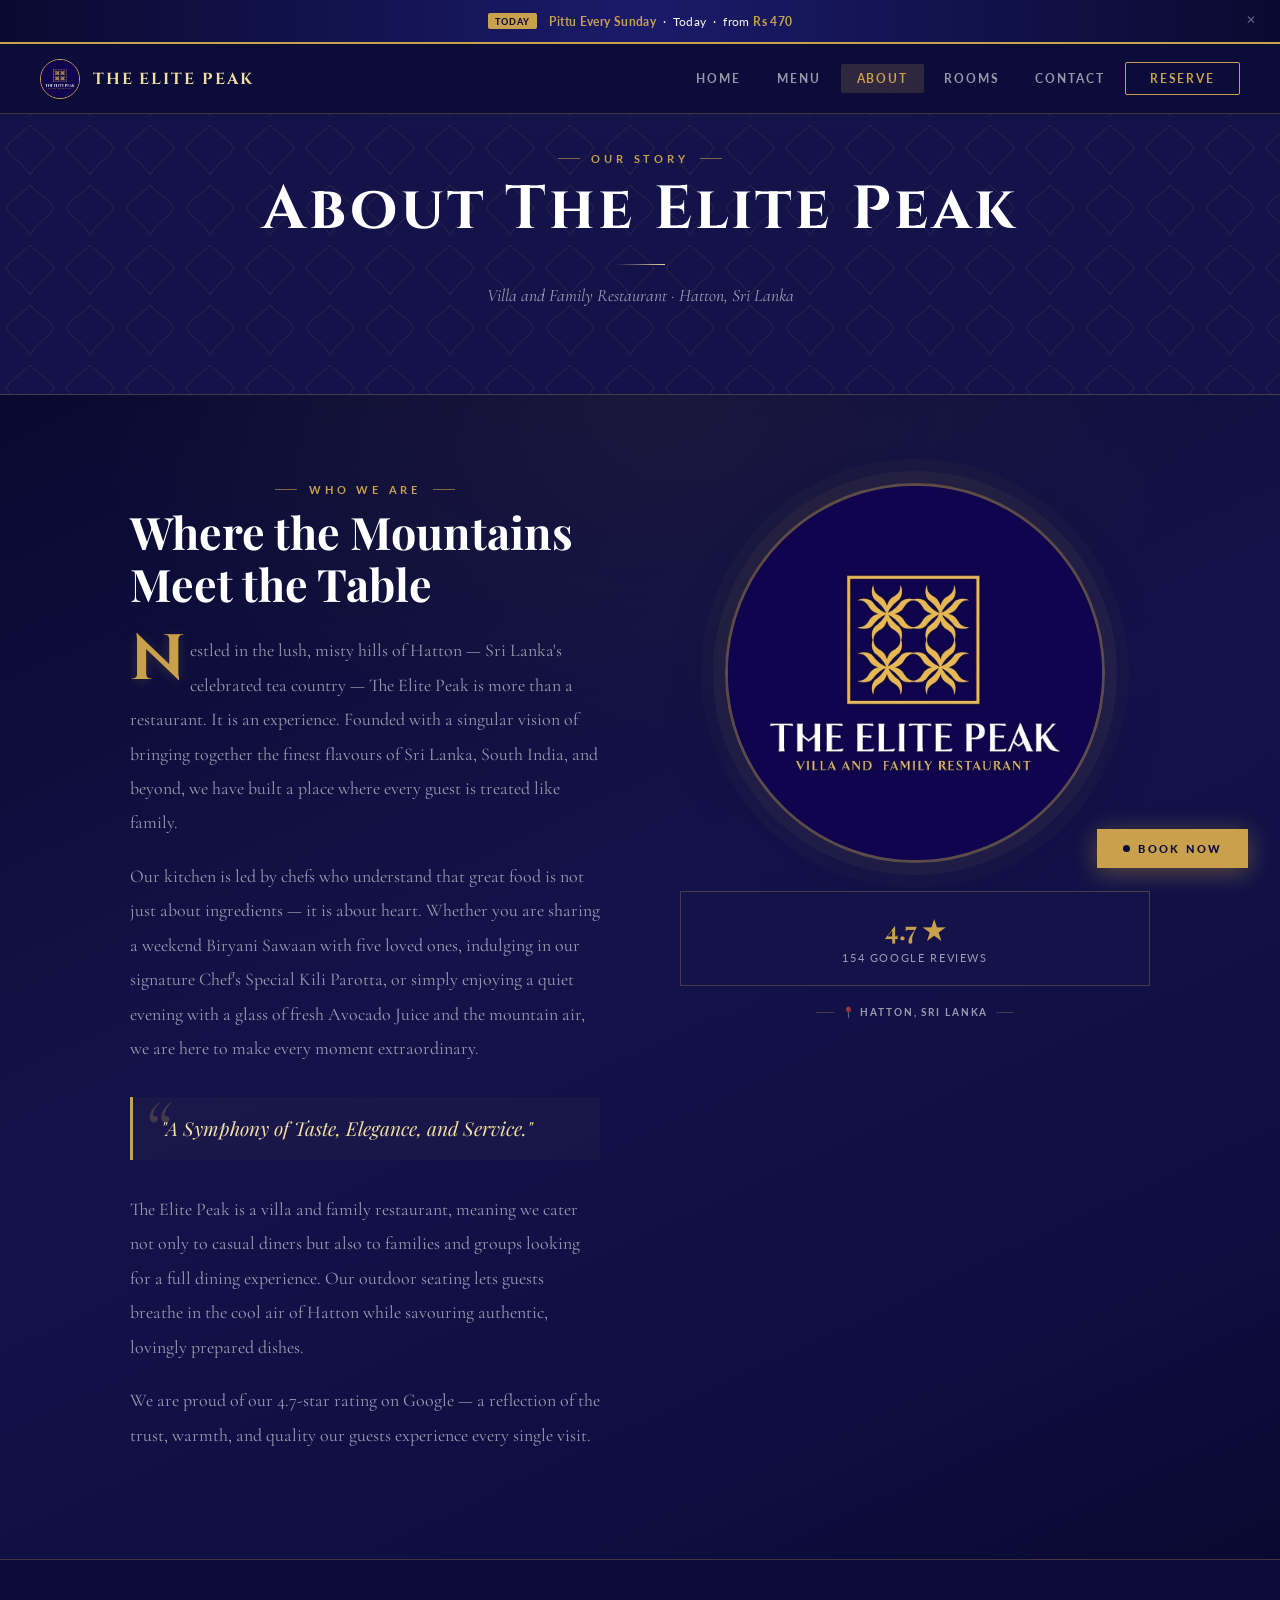
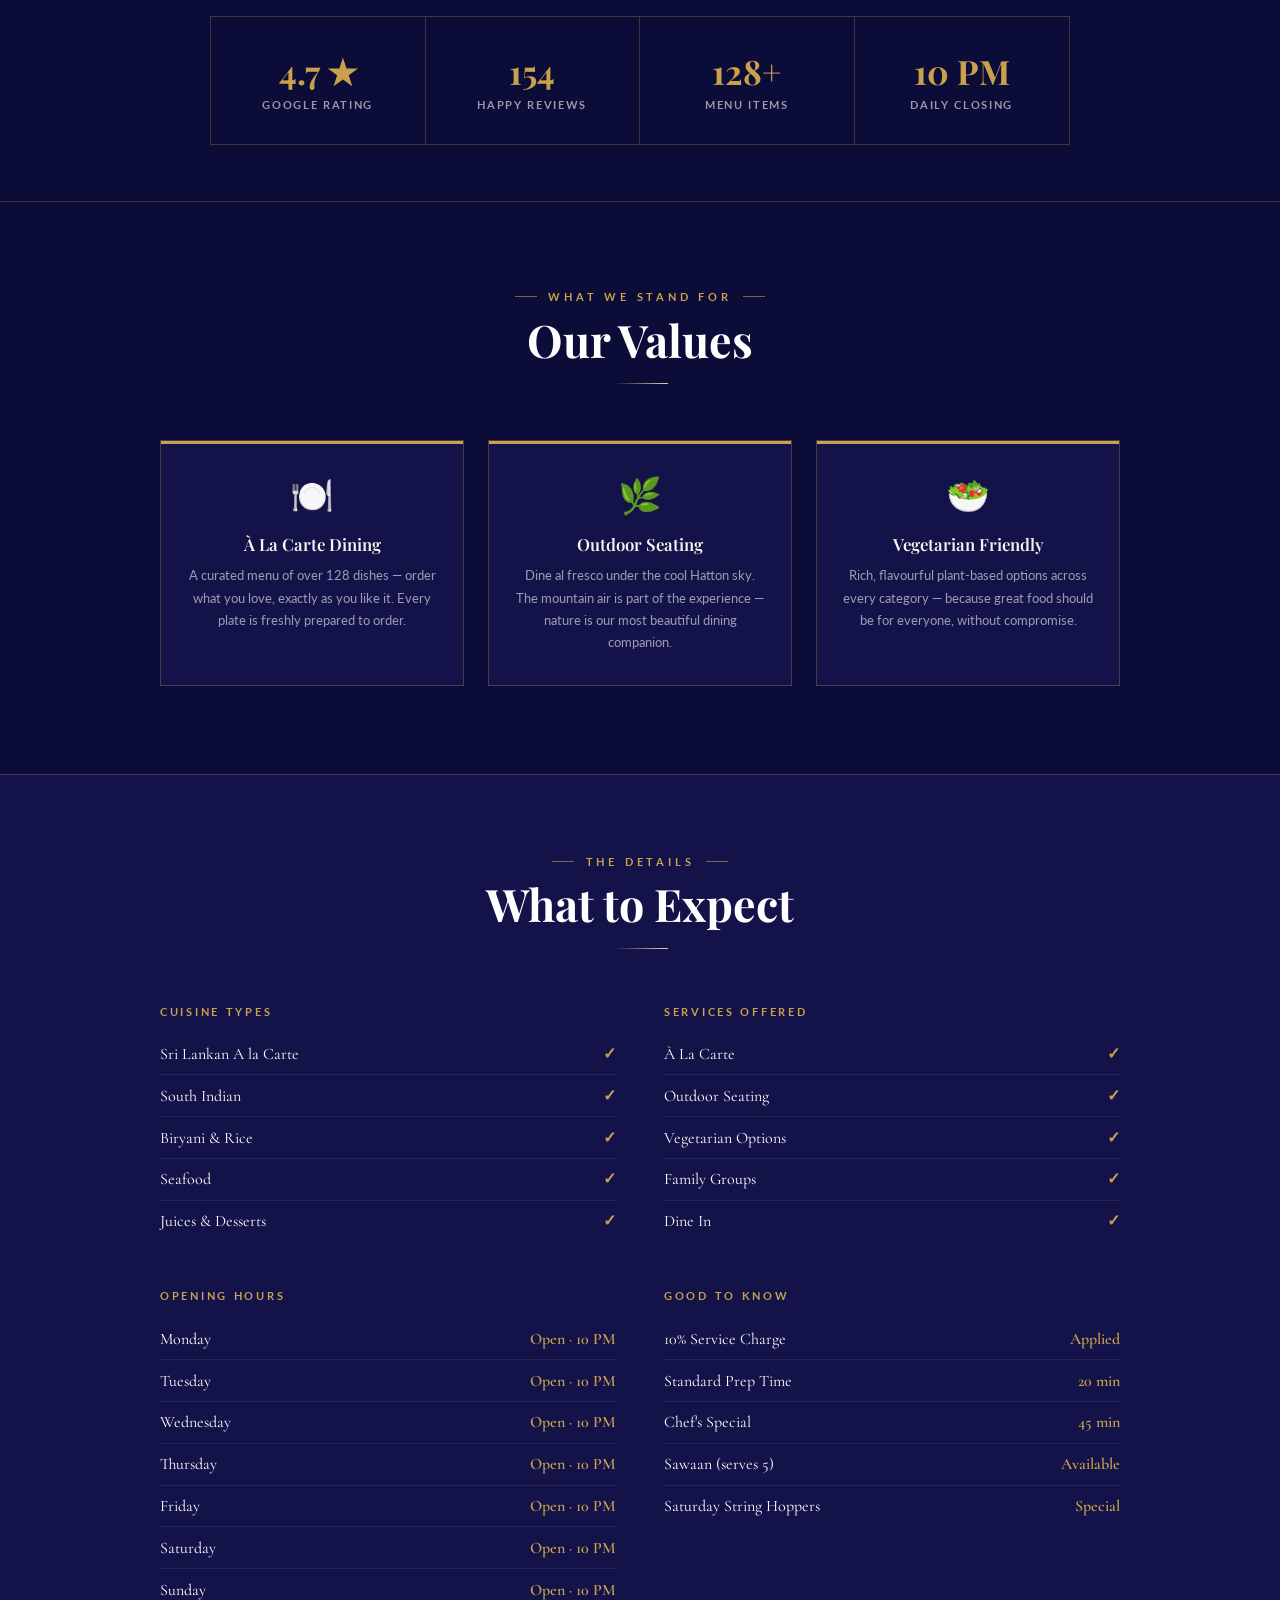
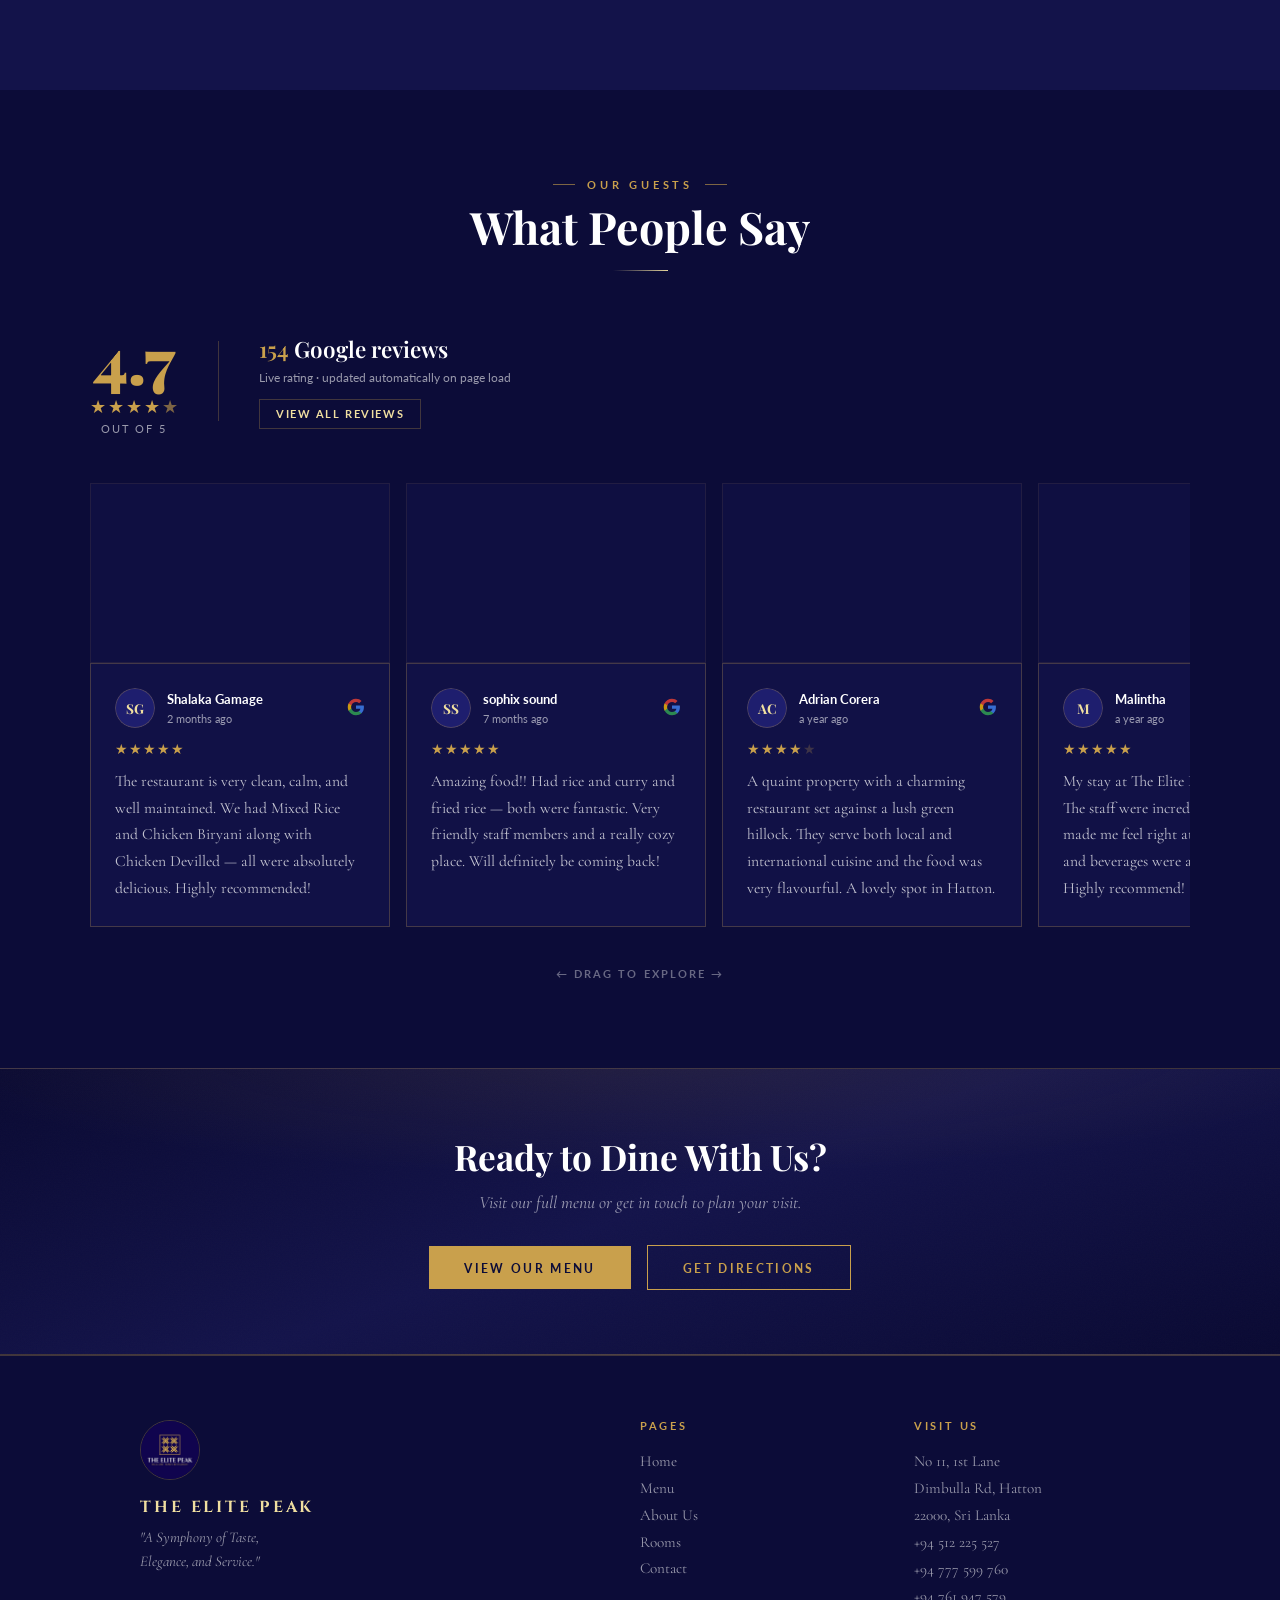
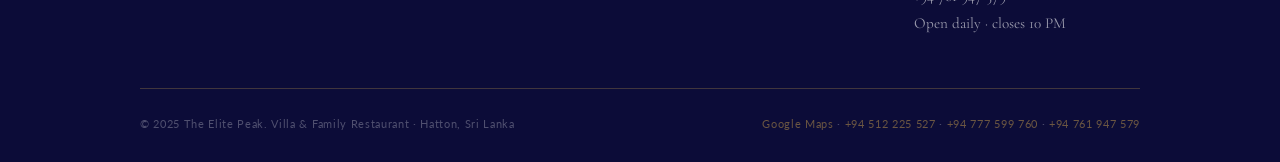
==== commit 04aeff7f: "Update Google review count to 154" ====
--- a/about.html
+++ b/about.html
@@ -192,7 +192,7 @@
         </div>
         <div class="about-badge">
           <strong>4.7 ★</strong>
-          <span>147 Google Reviews</span>
+          <span>154 Google Reviews</span>
         </div>
         <div class="about-location-pin">📍 Hatton, Sri Lanka</div>
       </div>
@@ -207,7 +207,7 @@
         <span class="stat-label" style="color:var(--text-muted)">Google Rating</span>
       </div>
       <div class="stat-item">
-        <span class="stat-number" style="color:var(--gold)">147</span>
+        <span class="stat-number" style="color:var(--gold)">154</span>
         <span class="stat-label" style="color:var(--text-muted)">Happy Reviews</span>
       </div>
       <div class="stat-item">
@@ -317,7 +317,7 @@
       </div>
       <div class="rv-divider"></div>
       <div class="rv-meta">
-        <div class="rv-meta-count"><span data-live-count>147</span> Google reviews</div>
+        <div class="rv-meta-count"><span data-live-count>154</span> Google reviews</div>
         <p class="rv-meta-sub">Live rating · updated automatically on page load</p>
         <a href="https://share.google/OejDSe92kYvIMkp5R" target="_blank" rel="noopener" class="rv-google-badge">View All Reviews</a>
       </div>
--- a/style.css
+++ b/style.css
@@ -1015,3 +1015,136 @@
   .float-book { bottom: 1.25rem; right: 1.25rem; padding: 0.75rem 1.3rem; font-size: 0.63rem; }
   .page-banner { padding: 8rem 2rem 4.5rem; }
 }
+
+/* ============================================================
+   Pittu Sundays — permanent weekly promo
+   ============================================================ */
+.ep-promo-bar {
+  position: fixed; top: 0; left: 0; right: 0; z-index: 950;
+  height: 44px;
+  background: linear-gradient(90deg, #0a0a30, #1a1a6a 50%, #0a0a30);
+  border-bottom: 2px solid var(--gold);
+  display: flex; align-items: center; justify-content: center;
+}
+.ep-promo-link {
+  display: flex; align-items: center; gap: 0.8rem;
+  font-size: 0.75rem; color: var(--off-white);
+  letter-spacing: 0.03em;
+  flex: 1; justify-content: center;
+  padding: 0 3rem;
+}
+.ep-promo-link:hover { color: var(--gold-pale); }
+.ep-promo-link strong { color: var(--gold); }
+.ep-promo-badge {
+  background: var(--gold); color: var(--navy-deep);
+  font-size: 0.58rem; font-weight: 900;
+  letter-spacing: 0.1em; text-transform: uppercase;
+  padding: 0.18rem 0.45rem; border-radius: 2px;
+}
+.ep-promo-close {
+  position: absolute; right: 1rem;
+  background: none; border: none; cursor: pointer;
+  color: var(--text-muted2); font-size: 0.72rem;
+  padding: 0.5rem; line-height: 1;
+  transition: color var(--transition);
+}
+.ep-promo-close:hover { color: var(--gold); }
+
+.pittu-sunday {
+  background:
+    radial-gradient(ellipse at 80% 20%, rgba(201,160,76,0.08), transparent 55%),
+    var(--navy-mid);
+  border-top: 1px solid var(--border-gold);
+  border-bottom: 1px solid var(--border-gold);
+  padding: 4.5rem 2rem;
+}
+.ps-inner {
+  max-width: 1100px; margin: 0 auto;
+  display: grid; grid-template-columns: minmax(0, 460px) 1fr; gap: 3.5rem;
+  align-items: center;
+}
+.ps-poster { position: relative; }
+.ps-poster img {
+  width: 100%; display: block; border-radius: 6px;
+  border: 1px solid var(--border-gold);
+  box-shadow: var(--shadow-gold);
+}
+.ps-poster-badge {
+  position: absolute; top: 1rem; left: -0.6rem;
+  background: var(--gold); color: var(--navy-deep);
+  font-size: 0.62rem; font-weight: 900;
+  letter-spacing: 0.16em; text-transform: uppercase;
+  padding: 0.45rem 0.9rem;
+  box-shadow: 0 4px 14px rgba(0,0,0,0.35);
+}
+.ps-today .ps-poster-badge { animation: psPulse 1.6s ease infinite; }
+@keyframes psPulse {
+  0%, 100% { transform: scale(1); }
+  50%      { transform: scale(1.06); }
+}
+.ps-eyebrow {
+  display: flex; align-items: center; gap: 0.65rem;
+  font-size: 0.62rem; font-weight: 700;
+  letter-spacing: 0.38em; text-transform: uppercase;
+  color: var(--gold); margin-bottom: 1rem;
+}
+.ps-eyebrow::before { content: ''; width: 24px; height: 1px; background: var(--gold); flex-shrink: 0; }
+.ps-title {
+  font-family: 'Cinzel', serif;
+  font-size: clamp(1.7rem, 3.5vw, 2.8rem);
+  font-weight: 900; color: var(--white);
+  line-height: 1.1; letter-spacing: 0.06em;
+  text-transform: uppercase; margin-bottom: 0.6rem;
+}
+.ps-title em {
+  display: block; font-style: normal; color: var(--gold);
+}
+.ps-thanks {
+  font-family: 'Cormorant Garamond', serif;
+  font-size: 1.2rem; font-style: italic;
+  color: var(--gold-pale); margin-bottom: 1.4rem;
+  max-width: 30rem;
+}
+.ps-next {
+  display: inline-flex; align-items: baseline; gap: 0.8rem;
+  border: 1px solid var(--border-gold); border-radius: 4px;
+  padding: 0.6rem 1.1rem; margin-bottom: 1.4rem;
+  background: rgba(201,160,76,0.07);
+}
+.ps-next-label {
+  font-size: 0.58rem; font-weight: 700;
+  letter-spacing: 0.22em; text-transform: uppercase;
+  color: var(--text-muted);
+}
+.ps-next-date {
+  font-family: 'Cinzel', serif;
+  font-size: 1.05rem; font-weight: 700; color: var(--gold);
+}
+.ps-combo {
+  font-size: 0.82rem; font-weight: 600;
+  letter-spacing: 0.08em; color: var(--off-white);
+  margin-bottom: 0.9rem;
+}
+.ps-curries {
+  display: flex; flex-wrap: wrap; gap: 0.5rem;
+  margin-bottom: 1.1rem;
+}
+.ps-curries span {
+  font-size: 0.7rem; color: var(--gold-pale);
+  border: 1px solid var(--border-gold); border-radius: 999px;
+  padding: 0.32rem 0.8rem; letter-spacing: 0.04em;
+}
+.ps-curries em { font-style: normal; color: var(--text-muted); }
+.ps-price {
+  font-size: 0.85rem; color: var(--text-muted);
+  margin-bottom: 1.6rem;
+}
+.ps-price strong { color: var(--gold); font-size: 1.05rem; }
+.ps-actions { display: flex; gap: 1rem; flex-wrap: wrap; }
+
+@media (max-width: 880px) {
+  .ps-inner { grid-template-columns: 1fr; gap: 2.2rem; }
+  .ps-poster { max-width: 420px; margin: 0 auto; }
+  .pittu-sunday { padding: 3.5rem 1.4rem; }
+  .ep-promo-link { font-size: 0.62rem; padding: 0 2.4rem; gap: 0.5rem; }
+}
